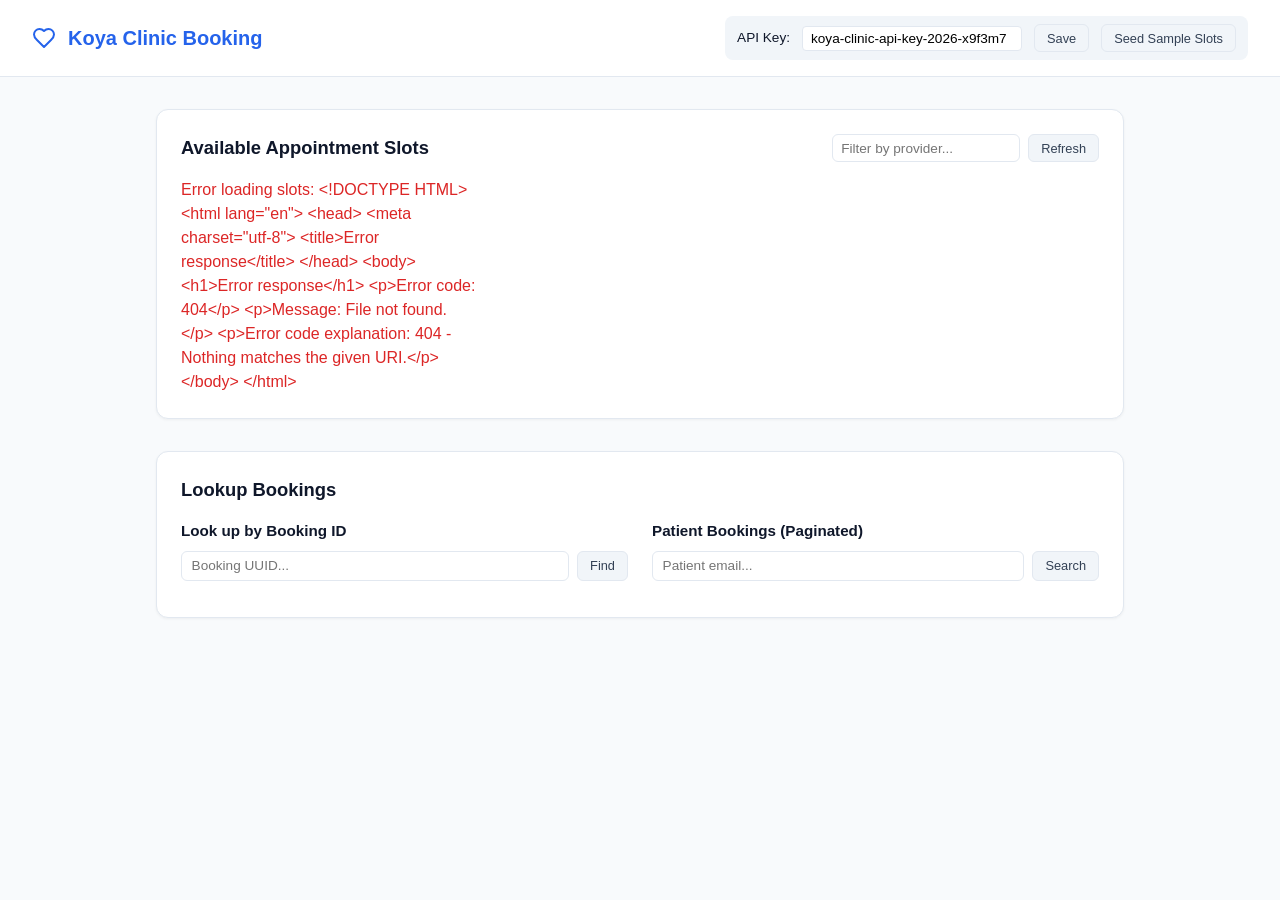
==== static/index.html @ bcd59a9f "Complete Levels 1-5: Clinic Booking API and web page" ====
<!DOCTYPE html>
<html lang="en">
<head>
  <meta charset="UTF-8">
  <meta name="viewport" content="width=device-width, initial-scale=1.0">
  <title>Koya Clinic — Appointments</title>
  <style>
    :root {
      --primary: #2563eb;
      --primary-hover: #1d4ed8;
      --success: #16a34a;
      --danger: #dc2626;
      --gray-50: #f8fafc;
      --gray-100: #f1f5f9;
      --gray-200: #e2e8f0;
      --gray-700: #334155;
      --gray-900: #0f172a;
    }
    * { box-sizing: border-box; margin: 0; padding: 0; }
    body {
      font-family: -apple-system, BlinkMacSystemFont, "Segoe UI", Roboto, Helvetica, Arial, sans-serif;
      background-color: var(--gray-50);
      color: var(--gray-900);
      line-height: 1.5;
      padding-bottom: 60px;
    }
    header {
      background: white;
      border-bottom: 1px solid var(--gray-200);
      padding: 1rem 2rem;
      display: flex;
      justify-content: space-between;
      align-items: center;
      flex-wrap: wrap;
      gap: 1rem;
    }
    .brand {
      display: flex;
      align-items: center;
      gap: 0.75rem;
    }
    .brand h1 { font-size: 1.25rem; font-weight: 700; color: var(--primary); }
    .config-bar {
      display: flex;
      align-items: center;
      gap: 0.75rem;
      background: var(--gray-100);
      padding: 0.5rem 0.75rem;
      border-radius: 8px;
      font-size: 0.85rem;
    }
    .config-bar input {
      border: 1px solid var(--gray-200);
      border-radius: 4px;
      padding: 0.25rem 0.5rem;
      font-size: 0.85rem;
      width: 220px;
    }
    .container {
      max-width: 1000px;
      margin: 2rem auto;
      padding: 0 1rem;
      display: grid;
      grid-gap: 2rem;
    }
    .card {
      background: white;
      border-radius: 12px;
      border: 1px solid var(--gray-200);
      padding: 1.5rem;
      box-shadow: 0 1px 3px rgba(0,0,0,0.05);
    }
    .card-title {
      font-size: 1.15rem;
      font-weight: 600;
      margin-bottom: 1rem;
      display: flex;
      justify-content: space-between;
      align-items: center;
    }
    .btn {
      background: var(--primary);
      color: white;
      border: none;
      padding: 0.5rem 1rem;
      border-radius: 6px;
      font-weight: 500;
      cursor: pointer;
      transition: background 0.15s ease;
      font-size: 0.9rem;
    }
    .btn:hover { background: var(--primary-hover); }
    .btn-secondary {
      background: var(--gray-100);
      color: var(--gray-700);
      border: 1px solid var(--gray-200);
    }
    .btn-secondary:hover { background: var(--gray-200); }
    .btn-danger {
      background: var(--danger);
      color: white;
    }
    .btn-danger:hover { background: #b91c1c; }
    .btn-sm { padding: 0.35rem 0.75rem; font-size: 0.8rem; }
    .btn:disabled { opacity: 0.5; cursor: not-allowed; }

    .slots-grid {
      display: grid;
      grid-template-columns: repeat(auto-fill, minmax(280px, 1fr));
      gap: 1rem;
      margin-top: 1rem;
    }
    .slot-card {
      border: 1px solid var(--gray-200);
      border-radius: 8px;
      padding: 1rem;
      background: white;
      display: flex;
      flex-direction: column;
      justify-content: space-between;
      transition: transform 0.1s ease, border-color 0.1s ease;
    }
    .slot-card.available { border-left: 4px solid var(--success); }
    .slot-card.booked { border-left: 4px solid #94a3b8; background: var(--gray-50); opacity: 0.85; }
    .slot-provider { font-weight: 600; font-size: 1rem; }
    .slot-time { font-size: 0.85rem; color: var(--gray-700); margin: 0.35rem 0; }
    .badge {
      display: inline-block;
      padding: 0.2rem 0.5rem;
      font-size: 0.75rem;
      font-weight: 600;
      border-radius: 9999px;
      margin-bottom: 0.5rem;
      width: fit-content;
    }
    .badge-available { background: #dcfce7; color: var(--success); }
    .badge-booked { background: #f1f5f9; color: #64748b; }

    .form-group {
      margin-bottom: 1rem;
    }
    .form-group label {
      display: block;
      font-size: 0.85rem;
      font-weight: 500;
      margin-bottom: 0.35rem;
      color: var(--gray-700);
    }
    .form-group input {
      width: 100%;
      padding: 0.5rem 0.75rem;
      border: 1px solid var(--gray-200);
      border-radius: 6px;
      font-size: 0.95rem;
    }
    .alert {
      padding: 0.75rem 1rem;
      border-radius: 6px;
      margin-bottom: 1rem;
      font-size: 0.9rem;
    }
    .alert-error { background: #fee2e2; color: #991b1b; border: 1px solid #fecaca; }
    .alert-success { background: #dcfce7; color: #166534; border: 1px solid #bbf7d0; }

    .confirmation-box {
      background: #f0fdf4;
      border: 1px solid #bbf7d0;
      border-radius: 8px;
      padding: 1.25rem;
      margin-top: 1rem;
    }
    .confirmation-box h3 { color: #15803d; font-size: 1.1rem; margin-bottom: 0.5rem; }
    .detail-row {
      display: flex;
      justify-content: space-between;
      padding: 0.35rem 0;
      border-bottom: 1px dashed #dcfce7;
      font-size: 0.9rem;
    }
    .detail-row:last-child { border-bottom: none; }
    .detail-label { font-weight: 500; color: #166534; }
    .detail-val { font-family: monospace; }
  </style>
</head>
<body>

  <header>
    <div class="brand">
      <svg width="24" height="24" viewBox="0 0 24 24" fill="none" stroke="currentColor" stroke-width="2" stroke-linecap="round" stroke-linejoin="round" style="color:var(--primary)"><path d="M19 14c1.49-1.46 3-3.21 3-5.5A5.5 5.5 0 0 0 16.5 3c-1.76 0-3 .5-4.5 2-1.5-1.5-2.74-2-4.5-2A5.5 5.5 0 0 0 2 8.5c0 2.3 1.5 4.05 3 5.5l7 7Z"/></svg>
      <h1>Koya Clinic Booking</h1>
    </div>
    <div class="config-bar">
      <span>API Key:</span>
      <input type="text" id="apiKeyInput" value="koya-clinic-api-key-2026-x9f3m7" placeholder="X-API-Key">
      <button class="btn btn-secondary btn-sm" onclick="saveApiKey()">Save</button>
      <button class="btn btn-secondary btn-sm" onclick="seedSampleSlots()">Seed Sample Slots</button>
    </div>
  </header>

  <div class="container">

    <!-- Alert / Toast -->
    <div id="statusAlert" style="display:none;" class="alert"></div>

    <!-- Active Booking Confirmation Area -->
    <div id="confirmationCard" class="card" style="display:none;">
      <div class="card-title">
        <span>🎉 Booking Confirmed!</span>
        <button class="btn btn-secondary btn-sm" onclick="dismissConfirmation()">Close</button>
      </div>
      <div class="confirmation-box">
        <h3>Your appointment is reserved</h3>
        <div class="detail-row"><span class="detail-label">Booking ID:</span><span id="confId" class="detail-val"></span></div>
        <div class="detail-row"><span class="detail-label">Slot ID:</span><span id="confSlotId" class="detail-val"></span></div>
        <div class="detail-row"><span class="detail-label">Patient Name:</span><span id="confName" class="detail-val"></span></div>
        <div class="detail-row"><span class="detail-label">Patient Email:</span><span id="confEmail" class="detail-val"></span></div>
        <div class="detail-row"><span class="detail-label">Status:</span><span id="confStatus" class="detail-val" style="font-weight:bold; color:var(--success);"></span></div>
        <div class="detail-row"><span class="detail-label">Created At:</span><span id="confCreatedAt" class="detail-val"></span></div>
        <div style="margin-top: 1rem; display: flex; gap: 0.5rem;">
          <button id="cancelActiveBtn" class="btn btn-danger btn-sm" onclick="cancelCurrentBooking()">Cancel This Booking</button>
        </div>
      </div>
    </div>

    <!-- Modal / Booking Form -->
    <div id="bookingModal" class="card" style="display:none; border: 2px solid var(--primary);">
      <div class="card-title">
        <span>Book Slot: <span id="modalSlotTitle" style="color:var(--primary);"></span></span>
        <button class="btn btn-secondary btn-sm" onclick="closeBookingModal()">Cancel</button>
      </div>
      <form id="bookingForm" onsubmit="submitBooking(event)">
        <input type="hidden" id="bookSlotId">
        <div class="form-group">
          <label>Full Name</label>
          <input type="text" id="bookName" placeholder="e.g. Ada Obi" required>
        </div>
        <div class="form-group">
          <label>Email Address</label>
          <input type="email" id="bookEmail" placeholder="e.g. ada@example.com" required>
        </div>
        <div style="display:flex; justify-content:flex-end; gap:0.5rem; margin-top:1rem;">
          <button type="button" class="btn btn-secondary" onclick="closeBookingModal()">Cancel</button>
          <button type="submit" id="bookSubmitBtn" class="btn">Confirm Booking</button>
        </div>
      </form>
    </div>

    <!-- Available Slots Section -->
    <div class="card">
      <div class="card-title">
        <span>Available Appointment Slots</span>
        <div style="display: flex; gap: 0.5rem;">
          <input type="text" id="filterProvider" placeholder="Filter by provider..." style="border: 1px solid var(--gray-200); border-radius: 6px; padding: 0.35rem 0.5rem; font-size: 0.85rem;" oninput="loadSlots()">
          <button class="btn btn-secondary btn-sm" onclick="loadSlots()">Refresh</button>
        </div>
      </div>
      <div id="slotsContainer" class="slots-grid">
        <p style="color:var(--gray-700)">Loading available slots...</p>
      </div>
    </div>

    <!-- Look Up / Manage Bookings Section -->
    <div class="card">
      <div class="card-title">
        <span>Lookup Bookings</span>
      </div>
      <div style="display: grid; grid-template-columns: 1fr 1fr; gap: 1.5rem;">
        
        <!-- By Booking ID -->
        <div>
          <h4 style="font-size:0.95rem; margin-bottom:0.5rem;">Look up by Booking ID</h4>
          <div style="display:flex; gap:0.5rem;">
            <input type="text" id="lookupIdInput" placeholder="Booking UUID..." style="flex:1; border:1px solid var(--gray-200); border-radius:6px; padding:0.4rem 0.6rem; font-size:0.85rem;">
            <button class="btn btn-secondary btn-sm" onclick="lookupById()">Find</button>
          </div>
          <div id="lookupResult" style="margin-top:0.75rem; font-size:0.85rem;"></div>
        </div>

        <!-- By Email with Pagination -->
        <div>
          <h4 style="font-size:0.95rem; margin-bottom:0.5rem;">Patient Bookings (Paginated)</h4>
          <div style="display:flex; gap:0.5rem;">
            <input type="email" id="lookupEmailInput" placeholder="Patient email..." style="flex:1; border:1px solid var(--gray-200); border-radius:6px; padding:0.4rem 0.6rem; font-size:0.85rem;">
            <button class="btn btn-secondary btn-sm" onclick="lookupByEmail(true)">Search</button>
          </div>
          <div id="emailBookingsList" style="margin-top:0.75rem; font-size:0.85rem;"></div>
          <div id="paginationControls" style="margin-top:0.5rem; display:none;">
            <button id="nextPageBtn" class="btn btn-secondary btn-sm" onclick="loadNextPage()">Next Page &rarr;</button>
          </div>
        </div>

      </div>
    </div>

  </div>

  <script>
    let currentApiKey = localStorage.getItem("clinic_api_key") || "koya-clinic-api-key-2026-x9f3m7";
    document.getElementById("apiKeyInput").value = currentApiKey;

    let activeBooking = null;
    let currentEmailCursor = null;
    let currentSearchedEmail = "";

    function saveApiKey() {
      currentApiKey = document.getElementById("apiKeyInput").value.trim();
      localStorage.setItem("clinic_api_key", currentApiKey);
      showAlert("API Key updated!", "success");
      loadSlots();
    }

    function showAlert(msg, type = "error") {
      const el = document.getElementById("statusAlert");
      el.className = `alert alert-${type}`;
      el.textContent = msg;
      el.style.display = "block";
      setTimeout(() => { el.style.display = "none"; }, 6000);
    }

    function formatTime(isoStr) {
      if (!isoStr) return "";
      try {
        const d = new Date(isoStr);
        return d.toLocaleString(undefined, { 
          month: 'short', day: 'numeric', year: 'numeric', 
          hour: '2-digit', minute: '2-digit', timeZoneName: 'short' 
        });
      } catch (e) {
        return isoStr;
      }
    }

    async function apiRequest(path, options = {}) {
      const headers = options.headers || {};
      headers["X-API-Key"] = currentApiKey;
      if (options.body && typeof options.body === "object") {
        headers["Content-Type"] = "application/json";
        options.body = JSON.stringify(options.body);
      }
      options.headers = headers;

      const res = await fetch(path, options);
      const isJson = (res.headers.get("content-type") || "").includes("application/json");
      const data = isJson ? await res.json() : await res.text();

      if (!res.ok) {
        const err = data.error || (typeof data === "string" ? data : res.statusText);
        throw new Error(err || `Request failed with status ${res.status}`);
      }
      return data;
    }

    async function loadSlots() {
      const container = document.getElementById("slotsContainer");
      const provider = document.getElementById("filterProvider").value.trim();
      let url = "/slots";
      if (provider) url += `?provider=${encodeURIComponent(provider)}`;

      try {
        const res = await apiRequest(url);
        const slots = res.slots || [];
        if (slots.length === 0) {
          container.innerHTML = `<p style="color:var(--gray-700)">No slots found. Click "Seed Sample Slots" at the top to add test slots.</p>`;
          return;
        }

        container.innerHTML = slots.map(s => {
          const isAvail = s.available;
          return `
            <div class="slot-card ${isAvail ? 'available' : 'booked'}">
              <div>
                <span class="badge ${isAvail ? 'badge-available' : 'badge-booked'}">
                  ${isAvail ? 'Available' : 'Booked'}
                </span>
                <div class="slot-provider">${escapeHtml(s.provider)}</div>
                <div class="slot-time">📅 ${formatTime(s.start)} &ndash; ${formatTime(s.end)}</div>
                <div style="font-size:0.75rem; color:#64748b; font-family:monospace;">ID: ${escapeHtml(s.id)}</div>
              </div>
              <div style="margin-top: 1rem;">
                ${isAvail 
                  ? `<button class="btn btn-sm" style="width:100%;" onclick="openBookingModal('${escapeHtml(s.id)}', '${escapeHtml(s.provider)}')">Book This Slot</button>`
                  : `<button class="btn btn-sm btn-secondary" style="width:100%;" disabled>Unavailable</button>`
                }
              </div>
            </div>
          `;
        }).join("");
      } catch (err) {
        container.innerHTML = `<p style="color:var(--danger)">Error loading slots: ${escapeHtml(err.message)}</p>`;
      }
    }

    function openBookingModal(slotId, provider) {
      document.getElementById("bookSlotId").value = slotId;
      document.getElementById("modalSlotTitle").textContent = `${provider} (${slotId})`;
      document.getElementById("bookingModal").style.display = "block";
      document.getElementById("bookName").focus();
    }

    function closeBookingModal() {
      document.getElementById("bookingModal").style.display = "none";
    }

    async function submitBooking(e) {
      e.preventDefault();
      const slot_id = document.getElementById("bookSlotId").value;
      const name = document.getElementById("bookName").value.trim();
      const email = document.getElementById("bookEmail").value.trim();
      const btn = document.getElementById("bookSubmitBtn");

      btn.disabled = true;
      btn.textContent = "Booking...";

      try {
        const booking = await apiRequest("/bookings", {
          method: "POST",
          body: { slot_id, name, email }
        });

        activeBooking = booking;
        showConfirmation(booking);
        closeBookingModal();
        loadSlots();
        showAlert("Booking confirmed successfully!", "success");
      } catch (err) {
        showAlert(err.message, "error");
      } finally {
        btn.disabled = false;
        btn.textContent = "Confirm Booking";
      }
    }

    function showConfirmation(b) {
      document.getElementById("confId").textContent = b.id;
      document.getElementById("confSlotId").textContent = b.slot_id;
      document.getElementById("confName").textContent = b.name;
      document.getElementById("confEmail").textContent = b.email;
      document.getElementById("confStatus").textContent = b.status.toUpperCase();
      document.getElementById("confCreatedAt").textContent = formatTime(b.created_at);
      document.getElementById("confirmationCard").style.display = "block";
      document.getElementById("confirmationCard").scrollIntoView({ behavior: 'smooth' });
    }

    function dismissConfirmation() {
      document.getElementById("confirmationCard").style.display = "none";
    }

    async function cancelCurrentBooking() {
      if (!activeBooking || !activeBooking.id) return;
      if (!confirm("Are you sure you want to cancel this booking?")) return;

      try {
        const updated = await apiRequest(`/bookings/${activeBooking.id}`, { method: "DELETE" });
        activeBooking = updated;
        showConfirmation(updated);
        document.getElementById("confStatus").style.color = "var(--danger)";
        document.getElementById("cancelActiveBtn").disabled = true;
        loadSlots();
        showAlert("Booking has been cancelled and slot is now freed.", "success");
      } catch (err) {
        showAlert(err.message, "error");
      }
    }

    async function lookupById() {
      const id = document.getElementById("lookupIdInput").value.trim();
      const resultDiv = document.getElementById("lookupResult");
      if (!id) return;

      resultDiv.innerHTML = "Searching...";
      try {
        const b = await apiRequest(`/bookings/${encodeURIComponent(id)}`);
        resultDiv.innerHTML = `
          <div style="background:var(--gray-50); border:1px solid var(--gray-200); padding:0.5rem; border-radius:6px;">
            <div><strong>${escapeHtml(b.name)}</strong> (${escapeHtml(b.email)})</div>
            <div>Slot: <code>${escapeHtml(b.slot_id)}</code> | Status: <strong>${escapeHtml(b.status)}</strong></div>
            <div>Time: ${formatTime(b.created_at)}</div>
            ${b.status === 'confirmed' 
              ? `<button class="btn btn-danger btn-sm" style="margin-top:0.4rem;" onclick="cancelBookingById('${b.id}')">Cancel</button>`
              : ''}
          </div>
        `;
      } catch (err) {
        resultDiv.innerHTML = `<span style="color:var(--danger)">${escapeHtml(err.message)}</span>`;
      }
    }

    async function cancelBookingById(id) {
      if (!confirm("Cancel this booking?")) return;
      try {
        await apiRequest(`/bookings/${encodeURIComponent(id)}`, { method: "DELETE" });
        showAlert("Booking cancelled successfully", "success");
        lookupById();
        loadSlots();
      } catch (err) {
        showAlert(err.message, "error");
      }
    }

    async function lookupByEmail(reset = true) {
      const email = document.getElementById("lookupEmailInput").value.trim();
      if (!email) return;

      if (reset) {
        currentSearchedEmail = email;
        currentEmailCursor = null;
        document.getElementById("emailBookingsList").innerHTML = "";
      }

      let url = `/bookings?email=${encodeURIComponent(currentSearchedEmail)}&limit=3`;
      if (currentEmailCursor) {
        url += `&cursor=${encodeURIComponent(currentEmailCursor)}`;
      }

      try {
        const data = await apiRequest(url);
        const listDiv = document.getElementById("emailBookingsList");
        const bookings = data.bookings || [];

        if (bookings.length === 0 && reset) {
          listDiv.innerHTML = "<p style='color:var(--gray-700)'>No bookings found for this email.</p>";
          document.getElementById("paginationControls").style.display = "none";
          return;
        }

        const itemsHtml = bookings.map(b => `
          <div style="border-bottom:1px solid var(--gray-200); padding:0.4rem 0;">
            <div>Slot: <code>${escapeHtml(b.slot_id)}</code> &bull; Status: <strong>${escapeHtml(b.status)}</strong></div>
            <div style="font-size:0.75rem; color:#64748b;">${formatTime(b.created_at)}</div>
          </div>
        `).join("");

        if (reset) {
          listDiv.innerHTML = itemsHtml;
        } else {
          listDiv.innerHTML += itemsHtml;
        }

        currentEmailCursor = data.next_cursor;
        document.getElementById("paginationControls").style.display = currentEmailCursor ? "block" : "none";
      } catch (err) {
        document.getElementById("emailBookingsList").innerHTML = `<span style="color:var(--danger)">${escapeHtml(err.message)}</span>`;
      }
    }

    function loadNextPage() {
      lookupByEmail(false);
    }

    async function seedSampleSlots() {
      const now = new Date();
      // Generate slots in future: today + 1 day, 2 days, etc.
      const slots = [];
      const providers = ["Dr Ade", "Dr Chioma", "Dr Okon"];
      for (let i = 1; i <= 6; i++) {
        const start = new Date(now.getTime() + (i * 24 * 3600 * 1000));
        start.setUTCHours(9 + (i % 4), 0, 0, 0);
        const end = new Date(start.getTime() + 30 * 60 * 1000);
        slots.push({
          id: `slot-${i}`,
          provider: providers[i % providers.length],
          start: start.toISOString(),
          end: end.toISOString()
        });
      }

      try {
        await apiRequest("/reset", {
          method: "POST",
          body: { slots }
        });
        showAlert("Successfully reset slots with 6 future sample slots!", "success");
        loadSlots();
      } catch (err) {
        showAlert("Failed to seed slots: " + err.message, "error");
      }
    }

    function escapeHtml(str) {
      if (!str) return "";
      return String(str).replace(/&/g, "&amp;").replace(/</g, "&lt;").replace(/>/g, "&gt;").replace(/"/g, "&quot;");
    }

    // Initial load
    loadSlots();
  </script>
</body>
</html>
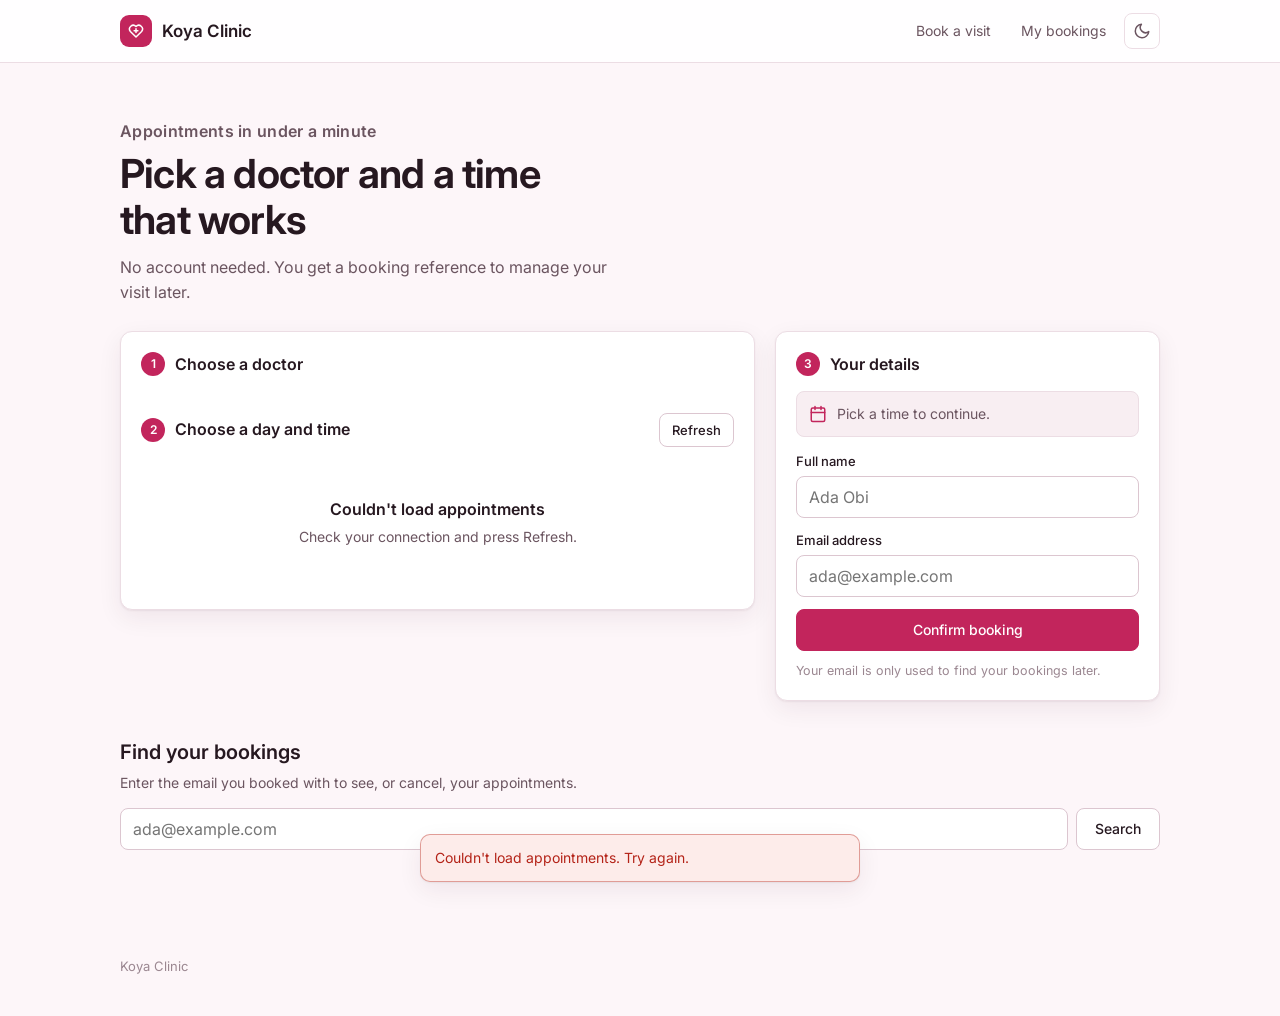
==== commit b8c5f19b: "Add files via upload index.html replacement" ====
--- a/static/index.html
+++ b/static/index.html
@@ -3,586 +3,140 @@
 <head>
   <meta charset="UTF-8">
   <meta name="viewport" content="width=device-width, initial-scale=1.0">
-  <title>Koya Clinic — Appointments</title>
-  <style>
-    :root {
-      --primary: #2563eb;
-      --primary-hover: #1d4ed8;
-      --success: #16a34a;
-      --danger: #dc2626;
-      --gray-50: #f8fafc;
-      --gray-100: #f1f5f9;
-      --gray-200: #e2e8f0;
-      --gray-700: #334155;
-      --gray-900: #0f172a;
-    }
-    * { box-sizing: border-box; margin: 0; padding: 0; }
-    body {
-      font-family: -apple-system, BlinkMacSystemFont, "Segoe UI", Roboto, Helvetica, Arial, sans-serif;
-      background-color: var(--gray-50);
-      color: var(--gray-900);
-      line-height: 1.5;
-      padding-bottom: 60px;
-    }
-    header {
-      background: white;
-      border-bottom: 1px solid var(--gray-200);
-      padding: 1rem 2rem;
-      display: flex;
-      justify-content: space-between;
-      align-items: center;
-      flex-wrap: wrap;
-      gap: 1rem;
-    }
-    .brand {
-      display: flex;
-      align-items: center;
-      gap: 0.75rem;
-    }
-    .brand h1 { font-size: 1.25rem; font-weight: 700; color: var(--primary); }
-    .config-bar {
-      display: flex;
-      align-items: center;
-      gap: 0.75rem;
-      background: var(--gray-100);
-      padding: 0.5rem 0.75rem;
-      border-radius: 8px;
-      font-size: 0.85rem;
-    }
-    .config-bar input {
-      border: 1px solid var(--gray-200);
-      border-radius: 4px;
-      padding: 0.25rem 0.5rem;
-      font-size: 0.85rem;
-      width: 220px;
-    }
-    .container {
-      max-width: 1000px;
-      margin: 2rem auto;
-      padding: 0 1rem;
-      display: grid;
-      grid-gap: 2rem;
-    }
-    .card {
-      background: white;
-      border-radius: 12px;
-      border: 1px solid var(--gray-200);
-      padding: 1.5rem;
-      box-shadow: 0 1px 3px rgba(0,0,0,0.05);
-    }
-    .card-title {
-      font-size: 1.15rem;
-      font-weight: 600;
-      margin-bottom: 1rem;
-      display: flex;
-      justify-content: space-between;
-      align-items: center;
-    }
-    .btn {
-      background: var(--primary);
-      color: white;
-      border: none;
-      padding: 0.5rem 1rem;
-      border-radius: 6px;
-      font-weight: 500;
-      cursor: pointer;
-      transition: background 0.15s ease;
-      font-size: 0.9rem;
-    }
-    .btn:hover { background: var(--primary-hover); }
-    .btn-secondary {
-      background: var(--gray-100);
-      color: var(--gray-700);
-      border: 1px solid var(--gray-200);
-    }
-    .btn-secondary:hover { background: var(--gray-200); }
-    .btn-danger {
-      background: var(--danger);
-      color: white;
-    }
-    .btn-danger:hover { background: #b91c1c; }
-    .btn-sm { padding: 0.35rem 0.75rem; font-size: 0.8rem; }
-    .btn:disabled { opacity: 0.5; cursor: not-allowed; }
-
-    .slots-grid {
-      display: grid;
-      grid-template-columns: repeat(auto-fill, minmax(280px, 1fr));
-      gap: 1rem;
-      margin-top: 1rem;
-    }
-    .slot-card {
-      border: 1px solid var(--gray-200);
-      border-radius: 8px;
-      padding: 1rem;
-      background: white;
-      display: flex;
-      flex-direction: column;
-      justify-content: space-between;
-      transition: transform 0.1s ease, border-color 0.1s ease;
-    }
-    .slot-card.available { border-left: 4px solid var(--success); }
-    .slot-card.booked { border-left: 4px solid #94a3b8; background: var(--gray-50); opacity: 0.85; }
-    .slot-provider { font-weight: 600; font-size: 1rem; }
-    .slot-time { font-size: 0.85rem; color: var(--gray-700); margin: 0.35rem 0; }
-    .badge {
-      display: inline-block;
-      padding: 0.2rem 0.5rem;
-      font-size: 0.75rem;
-      font-weight: 600;
-      border-radius: 9999px;
-      margin-bottom: 0.5rem;
-      width: fit-content;
-    }
-    .badge-available { background: #dcfce7; color: var(--success); }
-    .badge-booked { background: #f1f5f9; color: #64748b; }
-
-    .form-group {
-      margin-bottom: 1rem;
-    }
-    .form-group label {
-      display: block;
-      font-size: 0.85rem;
-      font-weight: 500;
-      margin-bottom: 0.35rem;
-      color: var(--gray-700);
-    }
-    .form-group input {
-      width: 100%;
-      padding: 0.5rem 0.75rem;
-      border: 1px solid var(--gray-200);
-      border-radius: 6px;
-      font-size: 0.95rem;
-    }
-    .alert {
-      padding: 0.75rem 1rem;
-      border-radius: 6px;
-      margin-bottom: 1rem;
-      font-size: 0.9rem;
-    }
-    .alert-error { background: #fee2e2; color: #991b1b; border: 1px solid #fecaca; }
-    .alert-success { background: #dcfce7; color: #166534; border: 1px solid #bbf7d0; }
-
-    .confirmation-box {
-      background: #f0fdf4;
-      border: 1px solid #bbf7d0;
-      border-radius: 8px;
-      padding: 1.25rem;
-      margin-top: 1rem;
-    }
-    .confirmation-box h3 { color: #15803d; font-size: 1.1rem; margin-bottom: 0.5rem; }
-    .detail-row {
-      display: flex;
-      justify-content: space-between;
-      padding: 0.35rem 0;
-      border-bottom: 1px dashed #dcfce7;
-      font-size: 0.9rem;
-    }
-    .detail-row:last-child { border-bottom: none; }
-    .detail-label { font-weight: 500; color: #166534; }
-    .detail-val { font-family: monospace; }
-  </style>
+  <title>Koya Clinic | Book an appointment</title>
+  <meta name="description" content="Book a clinic appointment online in under a minute. No account needed.">
+  <link rel="preconnect" href="https://fonts.googleapis.com">
+  <link rel="preconnect" href="https://fonts.gstatic.com" crossorigin>
+  <link href="https://fonts.googleapis.com/css2?family=Inter:wght@400;500;600;650&display=swap" rel="stylesheet">
+  <link rel="stylesheet" href="/static/styles.css">
+  <script>
+    (function () {
+      try {
+        var t = localStorage.getItem("clinic_theme");
+        if (!t && window.matchMedia("(prefers-color-scheme: dark)").matches) t = "dark";
+        if (t) document.documentElement.setAttribute("data-theme", t);
+      } catch (e) {}
+    })();
+  </script>
 </head>
 <body>
 
-  <header>
-    <div class="brand">
-      <svg width="24" height="24" viewBox="0 0 24 24" fill="none" stroke="currentColor" stroke-width="2" stroke-linecap="round" stroke-linejoin="round" style="color:var(--primary)"><path d="M19 14c1.49-1.46 3-3.21 3-5.5A5.5 5.5 0 0 0 16.5 3c-1.76 0-3 .5-4.5 2-1.5-1.5-2.74-2-4.5-2A5.5 5.5 0 0 0 2 8.5c0 2.3 1.5 4.05 3 5.5l7 7Z"/></svg>
-      <h1>Koya Clinic Booking</h1>
-    </div>
-    <div class="config-bar">
-      <span>API Key:</span>
-      <input type="text" id="apiKeyInput" value="koya-clinic-api-key-2026-x9f3m7" placeholder="X-API-Key">
-      <button class="btn btn-secondary btn-sm" onclick="saveApiKey()">Save</button>
-      <button class="btn btn-secondary btn-sm" onclick="seedSampleSlots()">Seed Sample Slots</button>
-    </div>
-  </header>
+<header class="topbar">
+  <div class="topbar-inner">
+    <a class="brand" href="/">
+      <span class="brand-mark" aria-hidden="true">
+        <svg viewBox="0 0 24 24" fill="none" stroke="currentColor" stroke-width="2" stroke-linecap="round" stroke-linejoin="round"><path d="M19.5 12.6 12 20l-7.5-7.4a5 5 0 0 1 7.5-6.6 5 5 0 0 1 7.5 6.6Z"/><path d="M12 9v5M9.5 11.5h5"/></svg>
+      </span>
+      Koya Clinic
+    </a>
+    <nav class="nav" aria-label="Main">
+      <a href="#book">Book a visit</a>
+      <a href="#lookup-section">My bookings</a>
+      <button class="icon-btn" id="themeBtn" type="button" aria-label="Switch between light and dark mode">
+        <svg viewBox="0 0 24 24" fill="none" stroke="currentColor" stroke-width="2" stroke-linecap="round" stroke-linejoin="round" aria-hidden="true"><path d="M21 12.8A9 9 0 1 1 11.2 3a7 7 0 0 0 9.8 9.8Z"/></svg>
+      </button>
+    </nav>
+  </div>
+</header>
 
-  <div class="container">
+<main>
+  <section class="hero">
+    <p class="eyebrow">Appointments in under a minute</p>
+    <h1>Pick a doctor and a time that works</h1>
+    <p>No account needed. You get a booking reference to manage your visit later.</p>
+  </section>
 
-    <!-- Alert / Toast -->
-    <div id="statusAlert" style="display:none;" class="alert"></div>
+  <section class="layout" id="book">
+    <div class="card" aria-live="polite">
+      <div class="step-head">
+        <span class="step-num">1</span>
+        <h2>Choose a doctor</h2>
+      </div>
+      <div class="chips" id="providers" role="group" aria-label="Doctors"></div>
 
-    <!-- Active Booking Confirmation Area -->
-    <div id="confirmationCard" class="card" style="display:none;">
-      <div class="card-title">
-        <span>🎉 Booking Confirmed!</span>
-        <button class="btn btn-secondary btn-sm" onclick="dismissConfirmation()">Close</button>
+      <div class="step-head section-gap">
+        <span class="step-num">2</span>
+        <h2>Choose a day and time</h2>
+        <button class="btn small" id="refreshBtn" type="button" style="margin-left:auto">Refresh</button>
       </div>
-      <div class="confirmation-box">
-        <h3>Your appointment is reserved</h3>
-        <div class="detail-row"><span class="detail-label">Booking ID:</span><span id="confId" class="detail-val"></span></div>
-        <div class="detail-row"><span class="detail-label">Slot ID:</span><span id="confSlotId" class="detail-val"></span></div>
-        <div class="detail-row"><span class="detail-label">Patient Name:</span><span id="confName" class="detail-val"></span></div>
-        <div class="detail-row"><span class="detail-label">Patient Email:</span><span id="confEmail" class="detail-val"></span></div>
-        <div class="detail-row"><span class="detail-label">Status:</span><span id="confStatus" class="detail-val" style="font-weight:bold; color:var(--success);"></span></div>
-        <div class="detail-row"><span class="detail-label">Created At:</span><span id="confCreatedAt" class="detail-val"></span></div>
-        <div style="margin-top: 1rem; display: flex; gap: 0.5rem;">
-          <button id="cancelActiveBtn" class="btn btn-danger btn-sm" onclick="cancelCurrentBooking()">Cancel This Booking</button>
-        </div>
-      </div>
+      <div class="days" id="days" role="group" aria-label="Days"></div>
+      <div id="times"></div>
+      <p class="tz-note" id="tzNote"></p>
     </div>
 
-    <!-- Modal / Booking Form -->
-    <div id="bookingModal" class="card" style="display:none; border: 2px solid var(--primary);">
-      <div class="card-title">
-        <span>Book Slot: <span id="modalSlotTitle" style="color:var(--primary);"></span></span>
-        <button class="btn btn-secondary btn-sm" onclick="closeBookingModal()">Cancel</button>
-      </div>
-      <form id="bookingForm" onsubmit="submitBooking(event)">
-        <input type="hidden" id="bookSlotId">
-        <div class="form-group">
-          <label>Full Name</label>
-          <input type="text" id="bookName" placeholder="e.g. Ada Obi" required>
-        </div>
-        <div class="form-group">
-          <label>Email Address</label>
-          <input type="email" id="bookEmail" placeholder="e.g. ada@example.com" required>
-        </div>
-        <div style="display:flex; justify-content:flex-end; gap:0.5rem; margin-top:1rem;">
-          <button type="button" class="btn btn-secondary" onclick="closeBookingModal()">Cancel</button>
-          <button type="submit" id="bookSubmitBtn" class="btn">Confirm Booking</button>
-        </div>
-      </form>
-    </div>
-
-    <!-- Available Slots Section -->
-    <div class="card">
-      <div class="card-title">
-        <span>Available Appointment Slots</span>
-        <div style="display: flex; gap: 0.5rem;">
-          <input type="text" id="filterProvider" placeholder="Filter by provider..." style="border: 1px solid var(--gray-200); border-radius: 6px; padding: 0.35rem 0.5rem; font-size: 0.85rem;" oninput="loadSlots()">
-          <button class="btn btn-secondary btn-sm" onclick="loadSlots()">Refresh</button>
-        </div>
-      </div>
-      <div id="slotsContainer" class="slots-grid">
-        <p style="color:var(--gray-700)">Loading available slots...</p>
-      </div>
-    </div>
-
-    <!-- Look Up / Manage Bookings Section -->
-    <div class="card">
-      <div class="card-title">
-        <span>Lookup Bookings</span>
-      </div>
-      <div style="display: grid; grid-template-columns: 1fr 1fr; gap: 1.5rem;">
-        
-        <!-- By Booking ID -->
-        <div>
-          <h4 style="font-size:0.95rem; margin-bottom:0.5rem;">Look up by Booking ID</h4>
-          <div style="display:flex; gap:0.5rem;">
-            <input type="text" id="lookupIdInput" placeholder="Booking UUID..." style="flex:1; border:1px solid var(--gray-200); border-radius:6px; padding:0.4rem 0.6rem; font-size:0.85rem;">
-            <button class="btn btn-secondary btn-sm" onclick="lookupById()">Find</button>
-          </div>
-          <div id="lookupResult" style="margin-top:0.75rem; font-size:0.85rem;"></div>
+    <aside>
+      <form class="card" id="bookingForm" novalidate>
+        <div class="step-head">
+          <span class="step-num">3</span>
+          <h2>Your details</h2>
         </div>
 
-        <!-- By Email with Pagination -->
-        <div>
-          <h4 style="font-size:0.95rem; margin-bottom:0.5rem;">Patient Bookings (Paginated)</h4>
-          <div style="display:flex; gap:0.5rem;">
-            <input type="email" id="lookupEmailInput" placeholder="Patient email..." style="flex:1; border:1px solid var(--gray-200); border-radius:6px; padding:0.4rem 0.6rem; font-size:0.85rem;">
-            <button class="btn btn-secondary btn-sm" onclick="lookupByEmail(true)">Search</button>
-          </div>
-          <div id="emailBookingsList" style="margin-top:0.75rem; font-size:0.85rem;"></div>
-          <div id="paginationControls" style="margin-top:0.5rem; display:none;">
-            <button id="nextPageBtn" class="btn btn-secondary btn-sm" onclick="loadNextPage()">Next Page &rarr;</button>
-          </div>
+        <div class="summary muted" id="summary">
+          <svg viewBox="0 0 24 24" fill="none" stroke="currentColor" stroke-width="2" stroke-linecap="round" stroke-linejoin="round" aria-hidden="true"><rect x="3" y="4" width="18" height="18" rx="2"/><path d="M16 2v4M8 2v4M3 10h18"/></svg>
+          <span id="summaryText">Pick a time to continue.</span>
         </div>
 
-      </div>
+        <div class="field">
+          <label for="name">Full name</label>
+          <input id="name" name="name" type="text" autocomplete="name" placeholder="Ada Obi">
+          <div class="err" id="nameErr" role="alert"></div>
+        </div>
+        <div class="field">
+          <label for="email">Email address</label>
+          <input id="email" name="email" type="email" autocomplete="email" placeholder="ada@example.com">
+          <div class="err" id="emailErr" role="alert"></div>
+        </div>
+
+        <button class="btn primary" id="submitBtn" type="submit">Confirm booking</button>
+        <p class="fine">Your email is only used to find your bookings later.</p>
+      </form>
+    </aside>
+  </section>
+
+  <section id="lookup-section">
+    <h2>Find your bookings</h2>
+    <p>Enter the email you booked with to see, or cancel, your appointments.</p>
+    <form class="lookup" id="lookupForm" novalidate>
+      <label class="sr-only" for="lookupEmail">Email address</label>
+      <input id="lookupEmail" type="email" autocomplete="email" placeholder="ada@example.com">
+      <button class="btn" type="submit" id="lookupBtn">Search</button>
+    </form>
+    <div class="err" id="lookupErr" role="alert" style="color:var(--danger);font-size:13px;margin-top:6px"></div>
+    <ul class="booking-list" id="bookingList"></ul>
+    <div style="margin-top:12px"><button class="btn small" id="moreBtn" type="button" hidden>Load more</button></div>
+  </section>
+</main>
+
+<footer>Koya Clinic</footer>
+
+<dialog id="confirmDialog" aria-labelledby="confTitle">
+  <div class="dlg">
+    <div class="check" aria-hidden="true">
+      <svg viewBox="0 0 24 24" fill="none" stroke="currentColor" stroke-width="2.4" stroke-linecap="round" stroke-linejoin="round"><path d="m5 12.5 4.5 4.5L19 7.5"/></svg>
     </div>
+    <h2 id="confTitle">You're booked</h2>
+    <p class="sub" id="confSub"></p>
+    <dl class="dl">
+      <div><dt>Doctor</dt><dd id="cDoctor"></dd></div>
+      <div><dt>Day</dt><dd id="cDay"></dd></div>
+      <div><dt>Time</dt><dd id="cTime"></dd></div>
+      <div><dt>Name</dt><dd id="cName"></dd></div>
+      <div><dt>Reference</dt><dd class="refcode" id="cRef"></dd></div>
+    </dl>
+    <details class="more">
+      <summary>Details</summary>
+      <code id="cFull"></code>
+    </details>
+    <div class="dlg-actions">
+      <button class="btn" id="copyBtn" type="button">Copy booking ID</button>
+      <button class="btn danger" id="cancelBtn" type="button">Cancel booking</button>
+    </div>
+    <div class="dlg-actions"><button class="btn primary" id="doneBtn" type="button">Done</button></div>
+  </div>
+</dialog>
 
-  </div>
+<div class="toasts" id="toasts" aria-live="polite"></div>
 
-  <script>
-    let currentApiKey = localStorage.getItem("clinic_api_key") || "koya-clinic-api-key-2026-x9f3m7";
-    document.getElementById("apiKeyInput").value = currentApiKey;
-
-    let activeBooking = null;
-    let currentEmailCursor = null;
-    let currentSearchedEmail = "";
-
-    function saveApiKey() {
-      currentApiKey = document.getElementById("apiKeyInput").value.trim();
-      localStorage.setItem("clinic_api_key", currentApiKey);
-      showAlert("API Key updated!", "success");
-      loadSlots();
-    }
-
-    function showAlert(msg, type = "error") {
-      const el = document.getElementById("statusAlert");
-      el.className = `alert alert-${type}`;
-      el.textContent = msg;
-      el.style.display = "block";
-      setTimeout(() => { el.style.display = "none"; }, 6000);
-    }
-
-    function formatTime(isoStr) {
-      if (!isoStr) return "";
-      try {
-        const d = new Date(isoStr);
-        return d.toLocaleString(undefined, { 
-          month: 'short', day: 'numeric', year: 'numeric', 
-          hour: '2-digit', minute: '2-digit', timeZoneName: 'short' 
-        });
-      } catch (e) {
-        return isoStr;
-      }
-    }
-
-    async function apiRequest(path, options = {}) {
-      const headers = options.headers || {};
-      headers["X-API-Key"] = currentApiKey;
-      if (options.body && typeof options.body === "object") {
-        headers["Content-Type"] = "application/json";
-        options.body = JSON.stringify(options.body);
-      }
-      options.headers = headers;
-
-      const res = await fetch(path, options);
-      const isJson = (res.headers.get("content-type") || "").includes("application/json");
-      const data = isJson ? await res.json() : await res.text();
-
-      if (!res.ok) {
-        const err = data.error || (typeof data === "string" ? data : res.statusText);
-        throw new Error(err || `Request failed with status ${res.status}`);
-      }
-      return data;
-    }
-
-    async function loadSlots() {
-      const container = document.getElementById("slotsContainer");
-      const provider = document.getElementById("filterProvider").value.trim();
-      let url = "/slots";
-      if (provider) url += `?provider=${encodeURIComponent(provider)}`;
-
-      try {
-        const res = await apiRequest(url);
-        const slots = res.slots || [];
-        if (slots.length === 0) {
-          container.innerHTML = `<p style="color:var(--gray-700)">No slots found. Click "Seed Sample Slots" at the top to add test slots.</p>`;
-          return;
-        }
-
-        container.innerHTML = slots.map(s => {
-          const isAvail = s.available;
-          return `
-            <div class="slot-card ${isAvail ? 'available' : 'booked'}">
-              <div>
-                <span class="badge ${isAvail ? 'badge-available' : 'badge-booked'}">
-                  ${isAvail ? 'Available' : 'Booked'}
-                </span>
-                <div class="slot-provider">${escapeHtml(s.provider)}</div>
-                <div class="slot-time">📅 ${formatTime(s.start)} &ndash; ${formatTime(s.end)}</div>
-                <div style="font-size:0.75rem; color:#64748b; font-family:monospace;">ID: ${escapeHtml(s.id)}</div>
-              </div>
-              <div style="margin-top: 1rem;">
-                ${isAvail 
-                  ? `<button class="btn btn-sm" style="width:100%;" onclick="openBookingModal('${escapeHtml(s.id)}', '${escapeHtml(s.provider)}')">Book This Slot</button>`
-                  : `<button class="btn btn-sm btn-secondary" style="width:100%;" disabled>Unavailable</button>`
-                }
-              </div>
-            </div>
-          `;
-        }).join("");
-      } catch (err) {
-        container.innerHTML = `<p style="color:var(--danger)">Error loading slots: ${escapeHtml(err.message)}</p>`;
-      }
-    }
-
-    function openBookingModal(slotId, provider) {
-      document.getElementById("bookSlotId").value = slotId;
-      document.getElementById("modalSlotTitle").textContent = `${provider} (${slotId})`;
-      document.getElementById("bookingModal").style.display = "block";
-      document.getElementById("bookName").focus();
-    }
-
-    function closeBookingModal() {
-      document.getElementById("bookingModal").style.display = "none";
-    }
-
-    async function submitBooking(e) {
-      e.preventDefault();
-      const slot_id = document.getElementById("bookSlotId").value;
-      const name = document.getElementById("bookName").value.trim();
-      const email = document.getElementById("bookEmail").value.trim();
-      const btn = document.getElementById("bookSubmitBtn");
-
-      btn.disabled = true;
-      btn.textContent = "Booking...";
-
-      try {
-        const booking = await apiRequest("/bookings", {
-          method: "POST",
-          body: { slot_id, name, email }
-        });
-
-        activeBooking = booking;
-        showConfirmation(booking);
-        closeBookingModal();
-        loadSlots();
-        showAlert("Booking confirmed successfully!", "success");
-      } catch (err) {
-        showAlert(err.message, "error");
-      } finally {
-        btn.disabled = false;
-        btn.textContent = "Confirm Booking";
-      }
-    }
-
-    function showConfirmation(b) {
-      document.getElementById("confId").textContent = b.id;
-      document.getElementById("confSlotId").textContent = b.slot_id;
-      document.getElementById("confName").textContent = b.name;
-      document.getElementById("confEmail").textContent = b.email;
-      document.getElementById("confStatus").textContent = b.status.toUpperCase();
-      document.getElementById("confCreatedAt").textContent = formatTime(b.created_at);
-      document.getElementById("confirmationCard").style.display = "block";
-      document.getElementById("confirmationCard").scrollIntoView({ behavior: 'smooth' });
-    }
-
-    function dismissConfirmation() {
-      document.getElementById("confirmationCard").style.display = "none";
-    }
-
-    async function cancelCurrentBooking() {
-      if (!activeBooking || !activeBooking.id) return;
-      if (!confirm("Are you sure you want to cancel this booking?")) return;
-
-      try {
-        const updated = await apiRequest(`/bookings/${activeBooking.id}`, { method: "DELETE" });
-        activeBooking = updated;
-        showConfirmation(updated);
-        document.getElementById("confStatus").style.color = "var(--danger)";
-        document.getElementById("cancelActiveBtn").disabled = true;
-        loadSlots();
-        showAlert("Booking has been cancelled and slot is now freed.", "success");
-      } catch (err) {
-        showAlert(err.message, "error");
-      }
-    }
-
-    async function lookupById() {
-      const id = document.getElementById("lookupIdInput").value.trim();
-      const resultDiv = document.getElementById("lookupResult");
-      if (!id) return;
-
-      resultDiv.innerHTML = "Searching...";
-      try {
-        const b = await apiRequest(`/bookings/${encodeURIComponent(id)}`);
-        resultDiv.innerHTML = `
-          <div style="background:var(--gray-50); border:1px solid var(--gray-200); padding:0.5rem; border-radius:6px;">
-            <div><strong>${escapeHtml(b.name)}</strong> (${escapeHtml(b.email)})</div>
-            <div>Slot: <code>${escapeHtml(b.slot_id)}</code> | Status: <strong>${escapeHtml(b.status)}</strong></div>
-            <div>Time: ${formatTime(b.created_at)}</div>
-            ${b.status === 'confirmed' 
-              ? `<button class="btn btn-danger btn-sm" style="margin-top:0.4rem;" onclick="cancelBookingById('${b.id}')">Cancel</button>`
-              : ''}
-          </div>
-        `;
-      } catch (err) {
-        resultDiv.innerHTML = `<span style="color:var(--danger)">${escapeHtml(err.message)}</span>`;
-      }
-    }
-
-    async function cancelBookingById(id) {
-      if (!confirm("Cancel this booking?")) return;
-      try {
-        await apiRequest(`/bookings/${encodeURIComponent(id)}`, { method: "DELETE" });
-        showAlert("Booking cancelled successfully", "success");
-        lookupById();
-        loadSlots();
-      } catch (err) {
-        showAlert(err.message, "error");
-      }
-    }
-
-    async function lookupByEmail(reset = true) {
-      const email = document.getElementById("lookupEmailInput").value.trim();
-      if (!email) return;
-
-      if (reset) {
-        currentSearchedEmail = email;
-        currentEmailCursor = null;
-        document.getElementById("emailBookingsList").innerHTML = "";
-      }
-
-      let url = `/bookings?email=${encodeURIComponent(currentSearchedEmail)}&limit=3`;
-      if (currentEmailCursor) {
-        url += `&cursor=${encodeURIComponent(currentEmailCursor)}`;
-      }
-
-      try {
-        const data = await apiRequest(url);
-        const listDiv = document.getElementById("emailBookingsList");
-        const bookings = data.bookings || [];
-
-        if (bookings.length === 0 && reset) {
-          listDiv.innerHTML = "<p style='color:var(--gray-700)'>No bookings found for this email.</p>";
-          document.getElementById("paginationControls").style.display = "none";
-          return;
-        }
-
-        const itemsHtml = bookings.map(b => `
-          <div style="border-bottom:1px solid var(--gray-200); padding:0.4rem 0;">
-            <div>Slot: <code>${escapeHtml(b.slot_id)}</code> &bull; Status: <strong>${escapeHtml(b.status)}</strong></div>
-            <div style="font-size:0.75rem; color:#64748b;">${formatTime(b.created_at)}</div>
-          </div>
-        `).join("");
-
-        if (reset) {
-          listDiv.innerHTML = itemsHtml;
-        } else {
-          listDiv.innerHTML += itemsHtml;
-        }
-
-        currentEmailCursor = data.next_cursor;
-        document.getElementById("paginationControls").style.display = currentEmailCursor ? "block" : "none";
-      } catch (err) {
-        document.getElementById("emailBookingsList").innerHTML = `<span style="color:var(--danger)">${escapeHtml(err.message)}</span>`;
-      }
-    }
-
-    function loadNextPage() {
-      lookupByEmail(false);
-    }
-
-    async function seedSampleSlots() {
-      const now = new Date();
-      // Generate slots in future: today + 1 day, 2 days, etc.
-      const slots = [];
-      const providers = ["Dr Ade", "Dr Chioma", "Dr Okon"];
-      for (let i = 1; i <= 6; i++) {
-        const start = new Date(now.getTime() + (i * 24 * 3600 * 1000));
-        start.setUTCHours(9 + (i % 4), 0, 0, 0);
-        const end = new Date(start.getTime() + 30 * 60 * 1000);
-        slots.push({
-          id: `slot-${i}`,
-          provider: providers[i % providers.length],
-          start: start.toISOString(),
-          end: end.toISOString()
-        });
-      }
-
-      try {
-        await apiRequest("/reset", {
-          method: "POST",
-          body: { slots }
-        });
-        showAlert("Successfully reset slots with 6 future sample slots!", "success");
-        loadSlots();
-      } catch (err) {
-        showAlert("Failed to seed slots: " + err.message, "error");
-      }
-    }
-
-    function escapeHtml(str) {
-      if (!str) return "";
-      return String(str).replace(/&/g, "&amp;").replace(/</g, "&lt;").replace(/>/g, "&gt;").replace(/"/g, "&quot;");
-    }
-
-    // Initial load
-    loadSlots();
-  </script>
+<script src="/static/app.js"></script>
 </body>
 </html>
--- a/static/styles.css
+++ b/static/styles.css
@@ -0,0 +1,300 @@
+:root {
+  --accent: #c2255c;
+  --accent-hover: #a61e4d;
+  --accent-soft: #fde7f1;
+  --accent-ink: #7d1a45;
+  --bg: #fdf6f9;
+  --surface: #ffffff;
+  --surface-2: #f8eef2;
+  --text: #261820;
+  --text-2: #6b5560;
+  --text-3: #9b8791;
+  --line: #ecdde4;
+  --line-strong: #dcc6d0;
+  --danger: #b42318;
+  --danger-soft: #fdecea;
+  --warn-soft: #fff4e0;
+  --warn-ink: #7a4a00;
+  --radius: 12px;
+  --radius-sm: 8px;
+  --shadow: 0 1px 2px rgba(60, 20, 40, 0.06), 0 8px 24px rgba(60, 20, 40, 0.07);
+  color-scheme: light;
+}
+
+:root[data-theme="dark"] {
+  --accent: #f06aa6;
+  --accent-hover: #f58bb9;
+  --accent-soft: #3a1727;
+  --accent-ink: #f9b8d4;
+  --bg: #150e12;
+  --surface: #1e151a;
+  --surface-2: #281c22;
+  --text: #f4eaee;
+  --text-2: #bfa9b3;
+  --text-3: #8c7580;
+  --line: #382730;
+  --line-strong: #4a3540;
+  --danger: #ff8f84;
+  --danger-soft: #3a1c19;
+  --warn-soft: #3a2c10;
+  --warn-ink: #ffd28a;
+  --shadow: 0 1px 2px rgba(0, 0, 0, 0.4), 0 8px 24px rgba(0, 0, 0, 0.35);
+  color-scheme: dark;
+}
+
+* { box-sizing: border-box; margin: 0; padding: 0; }
+
+html { scroll-behavior: smooth; }
+
+body {
+  font-family: "Inter", system-ui, -apple-system, "Segoe UI", Roboto, Helvetica, Arial, sans-serif;
+  background: var(--bg);
+  color: var(--text);
+  line-height: 1.55;
+  -webkit-font-smoothing: antialiased;
+}
+
+[hidden] { display: none !important; }
+
+button, input { font: inherit; color: inherit; }
+button { cursor: pointer; }
+
+:focus-visible {
+  outline: 2px solid var(--accent);
+  outline-offset: 2px;
+}
+
+.sr-only {
+  position: absolute; width: 1px; height: 1px; overflow: hidden;
+  clip: rect(0 0 0 0); white-space: nowrap;
+}
+
+/* Header */
+.topbar {
+  position: sticky; top: 0; z-index: 20;
+  background: color-mix(in srgb, var(--surface) 88%, transparent);
+  backdrop-filter: blur(8px);
+  border-bottom: 1px solid var(--line);
+}
+.topbar-inner {
+  max-width: 1080px; margin: 0 auto; padding: 12px 20px;
+  display: flex; align-items: center; justify-content: space-between; gap: 16px;
+}
+.brand { display: flex; align-items: center; gap: 10px; font-weight: 600; font-size: 17px; text-decoration: none; color: var(--text); }
+.brand-mark {
+  width: 32px; height: 32px; border-radius: 9px; background: var(--accent);
+  display: grid; place-items: center; color: #fff;
+}
+.brand-mark svg { width: 18px; height: 18px; }
+.nav { display: flex; align-items: center; gap: 6px; }
+.nav a {
+  color: var(--text-2); text-decoration: none; font-size: 14px;
+  padding: 8px 12px; border-radius: var(--radius-sm);
+}
+.nav a:hover { background: var(--surface-2); color: var(--text); }
+.icon-btn {
+  width: 36px; height: 36px; border-radius: var(--radius-sm); border: 1px solid var(--line);
+  background: var(--surface); display: grid; place-items: center; color: var(--text-2);
+}
+.icon-btn:hover { background: var(--surface-2); color: var(--text); }
+.icon-btn svg { width: 18px; height: 18px; }
+
+/* Layout */
+main { max-width: 1080px; margin: 0 auto; padding: 0 20px 80px; }
+
+.hero { padding: 44px 0 26px; }
+.eyebrow { color: var(--accent); font-size: 13px; font-weight: 600; letter-spacing: 0.02em; margin-bottom: 8px; }
+.hero h1 { font-size: clamp(28px, 4.6vw, 40px); line-height: 1.15; font-weight: 650; letter-spacing: -0.02em; max-width: 18ch; }
+.hero p { color: var(--text-2); margin-top: 12px; max-width: 52ch; font-size: 16px; }
+
+.layout { display: grid; grid-template-columns: minmax(0, 1.65fr) minmax(0, 1fr); gap: 20px; align-items: start; }
+
+.card {
+  background: var(--surface); border: 1px solid var(--line); border-radius: var(--radius);
+  padding: 20px; box-shadow: var(--shadow);
+}
+.card + .card { margin-top: 16px; }
+
+.step-head { display: flex; align-items: center; gap: 10px; margin-bottom: 14px; }
+.step-num {
+  width: 24px; height: 24px; border-radius: 50%; background: var(--accent); color: #fff;
+  display: grid; place-items: center; font-size: 12px; font-weight: 600; flex: none;
+}
+.step-head h2 { font-size: 16px; font-weight: 600; }
+.step-head .hint { margin-left: auto; font-size: 12px; color: var(--text-3); }
+
+.chips { display: flex; flex-wrap: wrap; gap: 8px; }
+.chip {
+  border: 1px solid var(--line-strong); background: var(--surface); border-radius: 999px;
+  padding: 7px 14px; font-size: 14px; color: var(--text);
+}
+.chip:hover { border-color: var(--accent); }
+.chip[aria-pressed="true"] { background: var(--accent-soft); border-color: var(--accent); color: var(--accent-ink); font-weight: 500; }
+
+.section-gap { margin-top: 22px; }
+
+.days { display: flex; gap: 8px; overflow-x: auto; padding-bottom: 6px; scrollbar-width: thin; }
+.day {
+  flex: 0 0 64px; text-align: center; padding: 9px 0; border-radius: 10px;
+  border: 1px solid var(--line-strong); background: var(--surface); line-height: 1.25;
+}
+.day small { display: block; font-size: 12px; color: var(--text-2); }
+.day strong { font-size: 18px; font-weight: 600; }
+.day:hover { border-color: var(--accent); }
+.day[aria-pressed="true"] { background: var(--accent); border-color: var(--accent); color: #fff; }
+.day[aria-pressed="true"] small { color: rgba(255, 255, 255, 0.85); }
+.day[data-full="true"] { opacity: 0.55; }
+
+.times { display: grid; grid-template-columns: repeat(auto-fill, minmax(104px, 1fr)); gap: 8px; margin-top: 12px; }
+.time {
+  padding: 10px 8px; border-radius: 10px; border: 1px solid var(--line-strong);
+  background: var(--surface); font-size: 14px; text-align: center;
+}
+.time small { display: block; font-size: 11px; color: var(--text-3); margin-top: 1px; }
+.time:hover:not(:disabled) { border-color: var(--accent); }
+.time[aria-pressed="true"] { background: var(--accent-soft); border: 2px solid var(--accent); color: var(--accent-ink); font-weight: 600; padding: 9px 7px; }
+.time[aria-pressed="true"] small { color: var(--accent-ink); }
+.time:disabled { cursor: not-allowed; background: var(--surface-2); color: var(--text-3); border-color: var(--line); }
+.time:disabled .t { text-decoration: line-through; }
+
+.tz-note { font-size: 12px; color: var(--text-3); margin-top: 12px; }
+
+/* Skeleton and empty states */
+.skeleton { background: linear-gradient(90deg, var(--surface-2), var(--line), var(--surface-2)); background-size: 200% 100%; animation: shimmer 1.2s infinite; border-radius: 10px; height: 44px; }
+@keyframes shimmer { to { background-position: -200% 0; } }
+.skel-row { display: grid; grid-template-columns: repeat(auto-fill, minmax(104px, 1fr)); gap: 8px; }
+
+.empty { text-align: center; padding: 30px 12px; color: var(--text-2); }
+.empty h3 { font-size: 16px; color: var(--text); margin-bottom: 4px; font-weight: 600; }
+.empty p { font-size: 14px; }
+
+/* Form */
+.summary {
+  display: flex; gap: 10px; align-items: flex-start; padding: 11px 12px; border-radius: var(--radius-sm);
+  background: var(--surface-2); border: 1px solid var(--line); font-size: 14px; margin-bottom: 14px;
+}
+.summary svg { width: 18px; height: 18px; flex: none; color: var(--accent); margin-top: 2px; }
+.summary.muted { color: var(--text-2); }
+
+.field { margin-bottom: 12px; }
+.field label { display: block; font-size: 13px; font-weight: 500; margin-bottom: 5px; }
+.field input {
+  width: 100%; height: 42px; padding: 0 12px; border-radius: var(--radius-sm);
+  border: 1px solid var(--line-strong); background: var(--surface);
+}
+.field input:focus { outline: none; border-color: var(--accent); box-shadow: 0 0 0 3px color-mix(in srgb, var(--accent) 25%, transparent); }
+.field input[aria-invalid="true"] { border-color: var(--danger); }
+.field .err { color: var(--danger); font-size: 12.5px; margin-top: 4px; min-height: 0; }
+
+.btn {
+  display: inline-flex; align-items: center; justify-content: center; gap: 8px;
+  height: 42px; padding: 0 18px; border-radius: var(--radius-sm); border: 1px solid var(--line-strong);
+  background: var(--surface); font-weight: 500; font-size: 14px;
+}
+.btn:hover { background: var(--surface-2); }
+.btn.primary { background: var(--accent); border-color: var(--accent); color: #fff; width: 100%; }
+:root[data-theme="dark"] .btn.primary { color: #2a0a18; }
+.btn.primary:hover { background: var(--accent-hover); border-color: var(--accent-hover); }
+.btn.danger { color: var(--danger); border-color: color-mix(in srgb, var(--danger) 45%, var(--line)); }
+.btn.danger:hover { background: var(--danger-soft); }
+.btn.small { height: 34px; padding: 0 12px; font-size: 13px; }
+.btn[aria-busy="true"] { opacity: 0.7; pointer-events: none; }
+.btn[aria-disabled="true"] { opacity: 0.55; cursor: not-allowed; }
+
+.spinner { width: 14px; height: 14px; border-radius: 50%; border: 2px solid currentColor; border-right-color: transparent; animation: spin 0.7s linear infinite; }
+@keyframes spin { to { transform: rotate(360deg); } }
+
+.fine { font-size: 12.5px; color: var(--text-3); margin-top: 10px; }
+
+/* Bookings */
+.lookup { display: flex; gap: 8px; }
+.lookup input {
+  flex: 1; min-width: 0; height: 42px; padding: 0 12px; border-radius: var(--radius-sm);
+  border: 1px solid var(--line-strong); background: var(--surface);
+}
+.lookup input:focus { outline: none; border-color: var(--accent); box-shadow: 0 0 0 3px color-mix(in srgb, var(--accent) 25%, transparent); }
+.lookup .btn { width: auto; }
+
+.booking-list { list-style: none; margin-top: 14px; display: grid; gap: 8px; }
+.booking {
+  display: flex; align-items: center; justify-content: space-between; gap: 12px; flex-wrap: wrap;
+  padding: 12px 14px; border: 1px solid var(--line); border-radius: var(--radius-sm); background: var(--surface);
+}
+.booking .who { font-size: 14.5px; font-weight: 500; }
+.booking .when { font-size: 13px; color: var(--text-2); }
+.booking .ref { font-size: 12px; color: var(--text-3); font-family: ui-monospace, SFMono-Regular, Menlo, monospace; }
+.booking .right { display: flex; align-items: center; gap: 8px; }
+
+.badge { font-size: 12px; padding: 3px 10px; border-radius: 999px; font-weight: 500; }
+.badge.confirmed { background: var(--accent-soft); color: var(--accent-ink); }
+.badge.cancelled { background: var(--surface-2); color: var(--text-2); }
+.badge.past { background: var(--warn-soft); color: var(--warn-ink); }
+
+#lookup-section { margin-top: 36px; }
+#lookup-section h2 { font-size: 20px; font-weight: 600; margin-bottom: 4px; }
+#lookup-section > p { color: var(--text-2); font-size: 14px; margin-bottom: 14px; }
+
+/* Dialog */
+dialog {
+  margin: auto;
+  border: none; border-radius: 16px; padding: 0; width: min(460px, calc(100vw - 32px));
+  background: var(--surface); color: var(--text); box-shadow: 0 24px 64px rgba(0, 0, 0, 0.3);
+}
+dialog::backdrop { background: rgba(8, 20, 16, 0.55); }
+.dlg { padding: 26px 24px 22px; }
+.check {
+  width: 48px; height: 48px; border-radius: 50%; background: var(--accent-soft); color: var(--accent);
+  display: grid; place-items: center; margin-bottom: 14px;
+}
+.check svg { width: 26px; height: 26px; }
+.dlg h2 { font-size: 21px; font-weight: 650; letter-spacing: -0.01em; }
+.dlg .sub { color: var(--text-2); font-size: 14.5px; margin-top: 4px; }
+.dl { margin-top: 18px; border: 1px solid var(--line); border-radius: var(--radius-sm); }
+.dl div { display: flex; justify-content: space-between; gap: 16px; padding: 10px 14px; font-size: 14px; }
+.dl div + div { border-top: 1px solid var(--line); }
+.dl dt { color: var(--text-2); }
+.dl dd { font-weight: 500; text-align: right; word-break: break-word; }
+.refcode { font-family: ui-monospace, SFMono-Regular, Menlo, monospace; letter-spacing: 0.04em; }
+.dlg-actions { display: flex; gap: 8px; margin-top: 18px; flex-wrap: wrap; }
+.dlg-actions .btn { flex: 1; }
+details.more { margin-top: 14px; font-size: 13px; color: var(--text-2); }
+details.more summary { cursor: pointer; }
+details.more code { display: block; margin-top: 8px; padding: 8px 10px; background: var(--surface-2); border-radius: 6px; font-size: 12px; word-break: break-all; }
+
+/* Toasts */
+.toasts { position: fixed; bottom: 18px; left: 50%; transform: translateX(-50%); display: grid; gap: 8px; z-index: 60; width: min(440px, calc(100vw - 24px)); }
+.toast {
+  padding: 12px 14px; border-radius: 10px; font-size: 14px; background: var(--text); color: var(--bg);
+  box-shadow: var(--shadow); animation: pop 0.2s ease-out;
+}
+.toast.error { background: var(--danger-soft); color: var(--danger); border: 1px solid color-mix(in srgb, var(--danger) 40%, transparent); }
+.toast.ok { background: var(--accent-soft); color: var(--accent-ink); border: 1px solid color-mix(in srgb, var(--accent) 40%, transparent); }
+@keyframes pop { from { opacity: 0; transform: translateY(8px); } }
+
+footer { max-width: 1080px; margin: 0 auto; padding: 0 20px 40px; color: var(--text-3); font-size: 13px; }
+
+/* Admin */
+.admin-wrap { max-width: 760px; margin: 0 auto; padding: 32px 20px 80px; }
+.admin-wrap h1 { font-size: 24px; margin-bottom: 6px; }
+.admin-wrap .lead { color: var(--text-2); margin-bottom: 20px; }
+.warn { background: var(--warn-soft); color: var(--warn-ink); border-radius: var(--radius-sm); padding: 12px 14px; font-size: 14px; margin-bottom: 16px; }
+.row { display: flex; gap: 8px; flex-wrap: wrap; align-items: center; }
+.row .btn { width: auto; }
+pre.out { margin-top: 12px; background: var(--surface-2); border: 1px solid var(--line); border-radius: var(--radius-sm); padding: 12px; font-size: 12.5px; overflow: auto; max-height: 260px; }
+
+@media (max-width: 860px) {
+  .layout { grid-template-columns: minmax(0, 1fr); }
+  .hero { padding-top: 30px; }
+  .nav a { display: none; }
+}
+
+@media (max-width: 480px) {
+  .lookup { flex-direction: column; }
+  .lookup input { flex: none; width: 100%; }
+  .lookup .btn { width: 100%; }
+  .card { padding: 16px; }
+}
+
+@media (prefers-reduced-motion: reduce) {
+  * { animation: none !important; scroll-behavior: auto !important; }
+}
